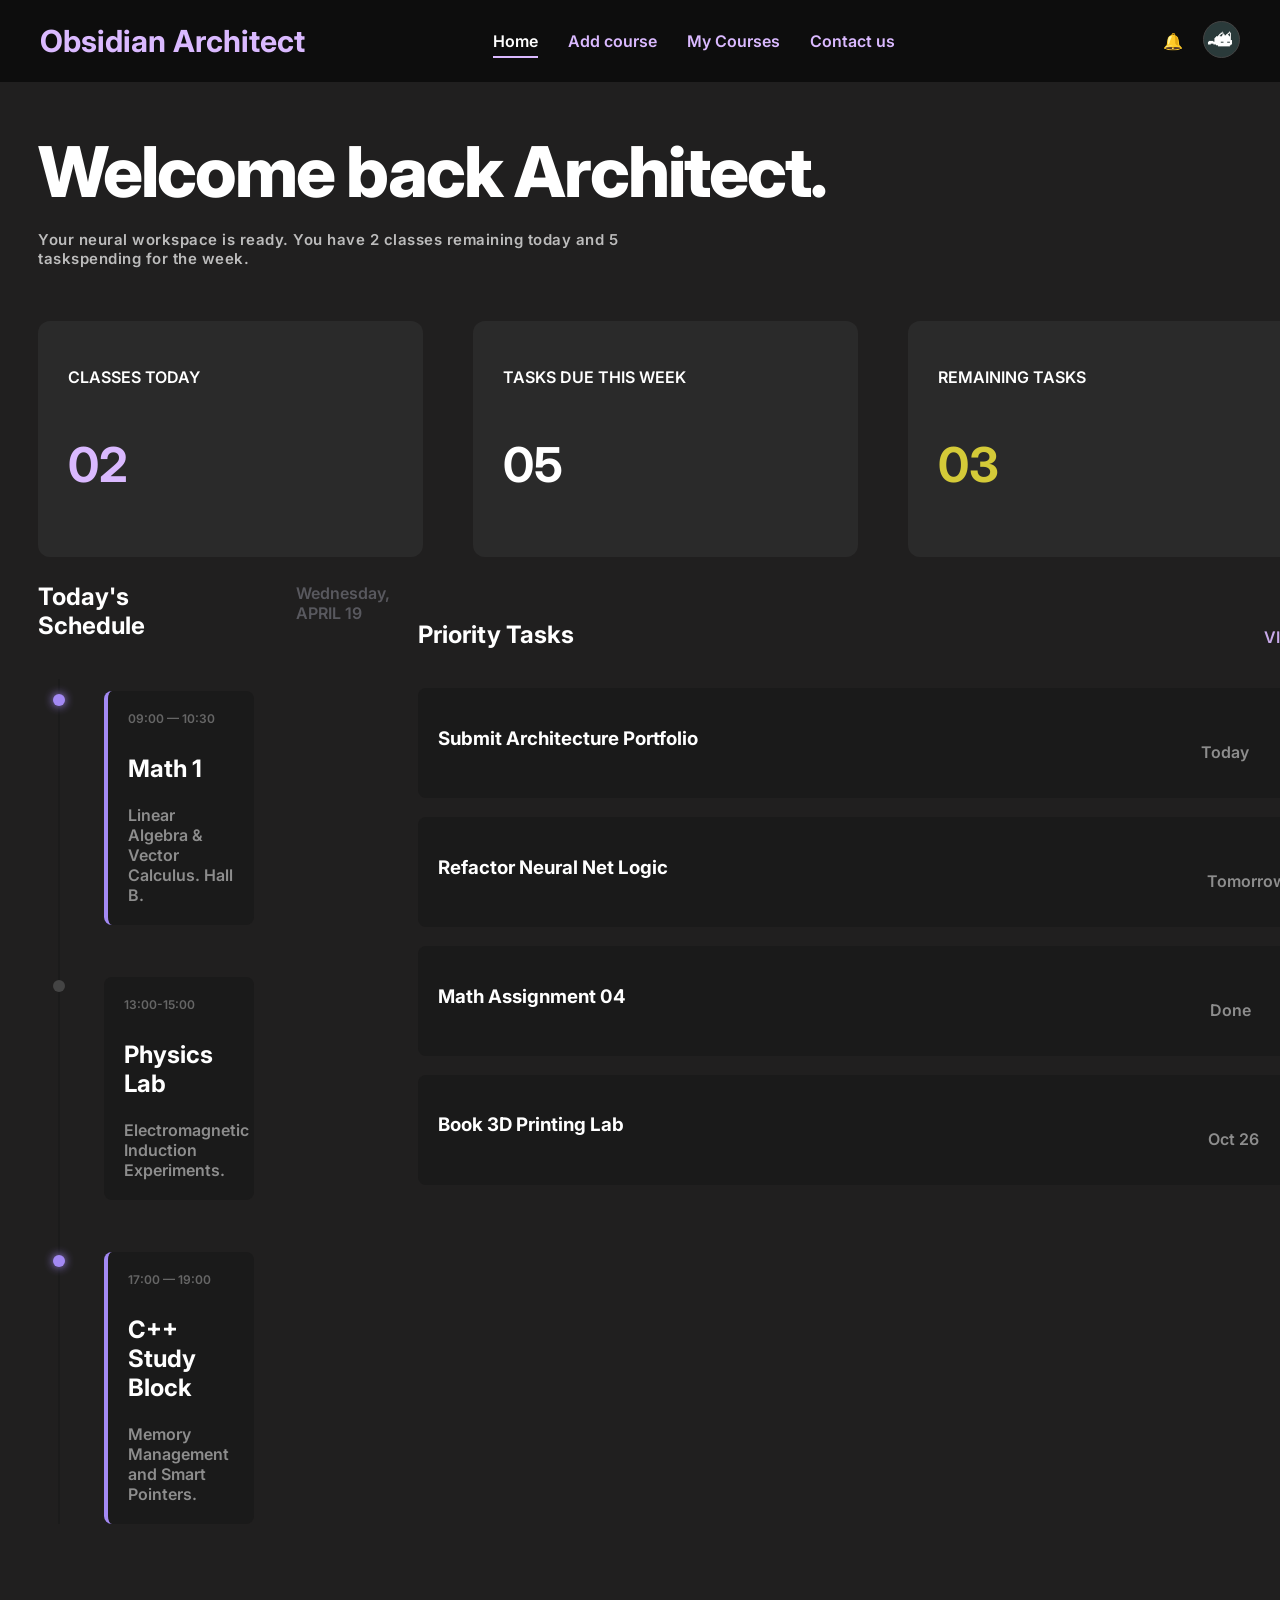
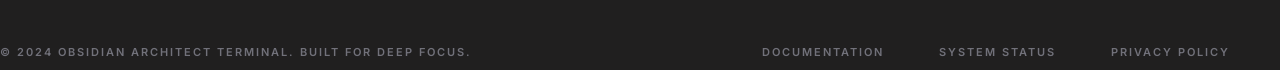
==== index.html @ 93b8bfdf "Update index.html" ====
<!DOCTYPE html>
<html lang="en">
    <head>
        <meta charset="UTF-8">
        <meta name="viewport" content="width=device-width, initial-scale=1.0">
        <title>Obsidian Architect| Home</title>
        <link rel="icon" type="image/png" href="photos/websitelogo.png">
        <link rel="stylesheet" href="style.css">
        <link rel="preconnect" href="https://fonts.googleapis.com">
        <link rel="preconnect" href="https://fonts.gstatic.com" crossorigin>
        <link href="https://fonts.googleapis.com/css2?family=Inter:ital,opsz,wght@0,14..32,100..900;1,14..32,100..900&display=swap" rel="stylesheet">
            
    
    </head>
    <body style="background-color: #201F1F;">

        <nav class="navbar">
            <div class="logo"><a href="index.html">Obsidian Architect</a></div>
            
            <ul class="nav-links">

                <li class="active"><a href="index.html">Home</a></li>
                <li><a href="add course.html">Add course</a></li>
                <li><a href="courses.html">My Courses</a></li>
                <li><a href="contact us.html">Contact us</a></li>
            </ul>
            <div class="nav-icons">
                <span class="bell-icon">🔔</span>
                <div class="profile-pic">
                    <img src="photos/avatar.png" alt="Profile Picture">
                </div>
            </div>
        </nav>
        <div style="padding-left: 1%;">
        <h1 class="big-header">Welcome back Architect.</h1>
        <p class="small-header">Your neural workspace is ready. You have 2 classes remaining today and 5 <br> taskspending for the week.</p>
        </div>
        <div class="block-container" style="padding-left:3%;">
            <div class="sub-block"> 
            <p>CLASSES TODAY</p>
            <h1 style="font-size: 48px; width: 325px; color:#DAB9FF;">02</h1>
            </div>
            <div class="sub-block">    
             <p>TASKS DUE THIS WEEK</p>
            <h1 style="font-size: 48px; width: 325px;">05</h1>
            </div>
            <div class="sub-block">    
             <p>REMAINING TASKS</p>
             <h1 style="font-size: 48px; width: 325px; color: #D4CA38;">03</h1>
            </div>
        </div>
        <div  class="dashboard" style="padding-left: 3%; padding-right: 3%;">
           
            <section class="schedule-section" style="display: block; max-width: 1400px;">
                <div style="display: flex; padding-top: 2%;">
                    <h1 >Today's Schedule</h1> 
                    <p style="padding-top: 2%; padding-left: 60%; opacity: 0.7; color: #71717A;">Wednesday, APRIL 19</p>
            </div>
                <div class="timeline">
                    <div class="timeline-item">
                        <div class="dot active"></div>
                        <div class="card highlighted">
                        <span class="time">09:00 — 10:30</span>
                            <h1>Math 1</h1>
                            <p style="opacity: 0.5; margin-top: -6px ;">Linear Algebra & Vector Calculus. Hall B.</p>
                        </div>
                    </div>
                        
                    
                    
                    <div class="timeline-item">
                        <div class="dot"></div>
                        <div class="card">
                                <span class="time">13:00-15:00</span>
                                <h1>Physics Lab</h1>
                                <p style="opacity: 0.5; margin-top: -6px ;">Electromagnetic Induction Experiments.</p>
                        </div>
                    </div>
                
                    
                    <div class="timeline-item">
                        <div class="dot active"></div>
                        <div class="card highlighted">
                            <span class="time">17:00 — 19:00</span>
                            <h1>C++ Study Block</h1>
                            <p style="opacity: 0.5; margin-top: -6px ;">Memory Management and Smart Pointers.</p>
                        </div>
                    </div> 
                </div>
            </section>
            <section class="tasks" style="margin-right:10%;">
                <div class="tasks-header">
                    <h1>Priority Tasks</h1>
                    <span style="color: #DAB9FF; opacity: 0.9; padding-top: 38px; padding-left:0%; cursor: pointer;">VIEW ALL</span>
                </div>
                <div class="task-list">
                    <div class="smallcard">
                        <h3>Submit Architecture Portfolio</h3>
                        <p style="opacity: 0.5;  padding-left: 55%; padding-top: 2%;">Today</p>
                    </div>  
                    
                    <div class="smallcard">
                        <h3>Refactor Neural Net Logic</h3>
                        <p style="opacity: 0.5; padding-left: 59%;padding-top: 2%;">Tomorrow</p>
                    </div>  
                    <div class="smallcard">
                        <h3>Math Assignment 04</h3>
                        <p style="opacity: 0.5; padding-left: 64% ;padding-top: 2%;">Done</p>
                    </div>
                    <div class="smallcard">
                        <h3>Book 3D Printing Lab</h3>
                        <p style="opacity: 0.5; padding-left: 64%; padding-top: 2%;">Oct 26</p>
                    </div>
                </div>
            </section>
        </div> 
        
 
<footer>
  <div class="footer-content">
    <p class="copyright">© 2024 OBSIDIAN ARCHITECT TERMINAL. BUILT FOR DEEP FOCUS.</p>

    <div class="footer-links">
      <p>DOCUMENTATION</p>
      <p>SYSTEM STATUS</p>
      <p>PRIVACY POLICY</p>
    </div>
  </div>
</footer>
        
    </body>
</html>
---- style.css ----
body {
      background-color:#201F1F ;
      color:white;
      font-family: "Inter", sans-serif;
      font-optical-sizing: auto;
      font-weight: 600;
      font-style: bold;
      margin: 0;
      padding: 0;

}
  
head {
    color:white;
  font-family: "Inter", sans-serif;
  font-optical-sizing: auto;
  font-weight: 600;
  font-style: bold;
  }

.navbar {
      display: flex;
      justify-content: space-between;
      align-items: center;
      background-color: #0d0d0d;
      padding: 15px 40px;
      color: #fff;
}

.logo a {
      color: #DAB9FF;
      font-weight: bold;
      font-size: 1.9rem;
      text-decoration: none;
      
}
.logo a:hover {
      color: #fff;
      text-decoration: none;
      transition: color ease 0.2s;
      background-color: var(--card-color);
      border-radius: 4px;
      transition: all 0.2s ease;
}


.nav-links {
  display: flex;
  list-style: none;
  padding-right: 10%;
  gap: 30px; 
  transition: all 0.2s ease;
}

.navbar .nav-links a:hover {
      color: #fff;
      text-decoration: none;
      transition: color ease 0.2s;
      background-color: var(--card-color);
      padding: 4px 8px;
      border-radius: 4px;
      transition: all 0.2s ease;
}

.nav-links a {
      text-decoration: none;
      color: #DAB9FF;
      transition: all 0.2s ease;
}
.nav-icons {
  display: flex;
  align-items: center;
  gap: 20px;
}
.nav-links li.active a {
  color: #fff;
  border-bottom: 2px solid #DAB9FF;
  padding-bottom: 5px;
}
.profile-pic img {
  width: 35px;
  height: 35px;
  border-radius: 50%; 
  background-color: #2a3a3a;
  border: 1px solid #444;
  cursor: pointer;
}
.bell-icon {
  color: #DAB9FF;
  cursor: pointer;
}
p {
  display: inline-block;
  margin-right: 50px;    
  vertical-align: top;
}
.footer-content {
  display: flex;
  justify-content: space-between; 
  align-items:flex-start; 
  max-width: 1400px;
  margin: 0 auto;
  margin-top: 70px;
  font-size: 11px;
  letter-spacing: 2px;
  text-transform: uppercase;
  color: #71717A;
  
}

.big-header {
      padding-left: 2%;
      font-size: 70px;
      font-weight: 800;
      letter-spacing: -2px;
      margin-bottom: 1px;
}
.small-header {
      padding-left: 2%;
      font-size: 15px;
      letter-spacing: 0.5px;
      opacity: 0.7;
}
.block-container{
      display: flex;
      gap: 50px;
      padding-left: 2%;
      padding-top: 3%;
      padding-right: 3%;
    }
.sub-block {
  flex: 1;               
  background-color: #2a2a2a; 
  padding: 30px;
  border-radius: 12px;
  min-height: 150px;
  display: block;
  justify-content: space-between;
 
      
}

.timeline {
  position: relative;
  padding-left: 40px;      
  border-left:2px solid #1b1b1b;
  margin: 20px;
}

.timeline-item {
  position: relative;
  margin-bottom: 40px;
}


.dot {
  position: relative;
  left: -47px;             
  top: 15px;
  width: 12px;
  height: 12px;
  background-color: #444;
  border-radius: 50%;
}

.dot.active {
  background-color: #a389f4;
  box-shadow: 0 0 10px #a389f4; 
}


.card {
  background-color: #1a1a1a;
  padding: 20px;
  margin-left: 2%;
  border-radius: 8px;
  color: #fff;
  display: flex;
  flex-direction: column;
  gap: 8px;
  margin-right: 9%;
}
.card h3, .card p {
  margin: 0; 
}
.card.highlighted {
  border-left: 4px solid #a389f4;
}

.time {
  font-size: 12px;
  color: #666;
  
}
.tasks{
  display: flex;
  flex-direction: column;
  gap: 20px;
  padding-left:5%; 
}
.smallcard{
  background-color: #1a1a1a;
  padding: 20px;
  margin: 2%;
  border-radius: 8px;
  color: #fff;
  display: flex;
  flex-direction: row;
  gap: 8px;
  width: 900px;
  
}
.dashboard {
justify-content: space-between;
display: flex;
padding-left: 3%;
width: 100%;
box-sizing: border-box;
gap: 50px;
}
.schedule-section {
  flex: 1;
  display: flex;
  flex-direction:row;
}
.tasks-section {
  width: 800px;
  flex-shrink: 0;
}

.tasks-header {
  padding-top: 3.5%;
  display: flex;
  justify-content: space-between;
  align-items: baseline;
  margin-bottom: -20px;
  padding-left: 2%;
}

.tasks-header h2 {
  font-size: 1.5rem;
  color: white;
}

.tasks-header a {
  font-size: 10px;
  letter-spacing: 1px;
  color: #a389f4;
  text-decoration: none;
}
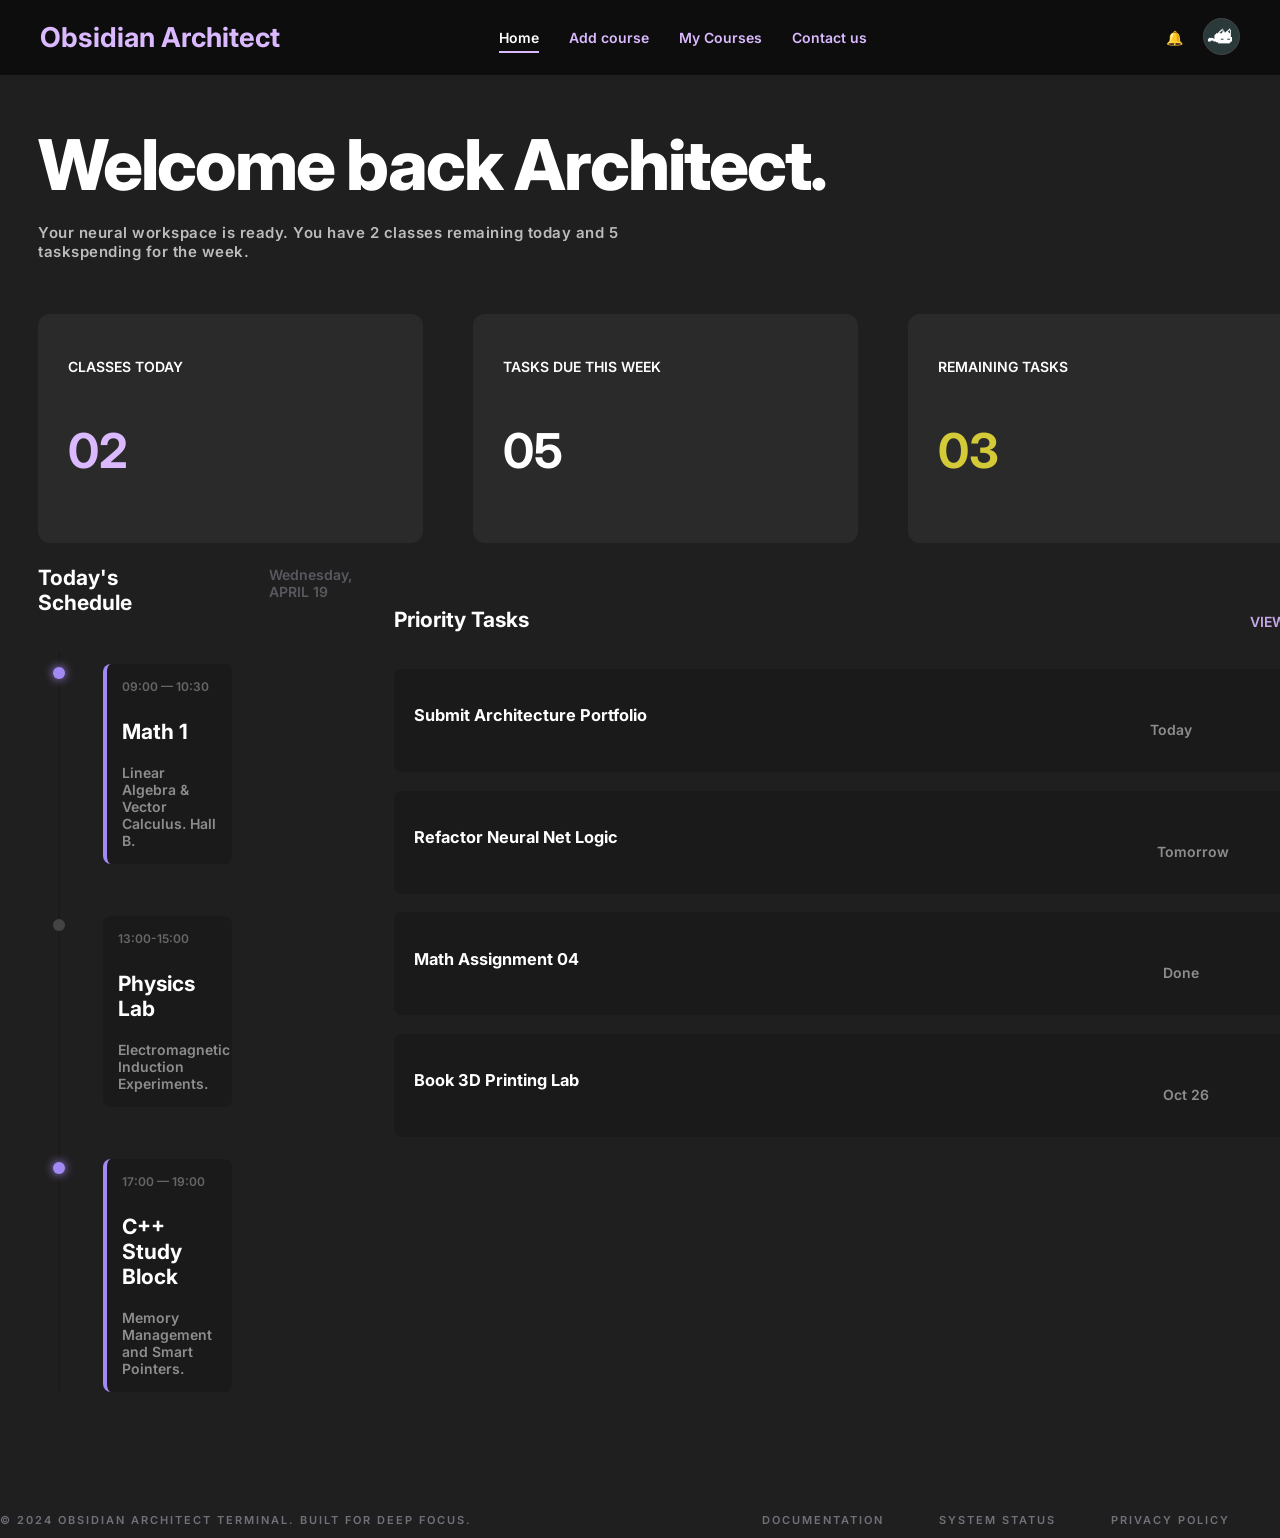
==== commit 3f4f7b8b: "Add files via upload" ====
--- a/index.html
+++ b/index.html
@@ -129,4 +129,4 @@
 </footer>
         
     </body>
-</html>
+</html>
--- a/style.css
+++ b/style.css
@@ -1,3 +1,5 @@
+html {
+  font-size: 90%; }
 body {
       background-color:#201F1F ;
       color:white;
@@ -190,7 +192,7 @@
 .time {
   font-size: 12px;
   color: #666;
-  
+
 }
 .tasks{
   display: flex;
@@ -247,4 +249,12 @@
   letter-spacing: 1px;
   color: #a389f4;
   text-decoration: none;
+}
+
+@media (max-width: 1400px) {
+  body {
+    font-size: 14px;  }
+  .card {
+    padding: 15px;  
+  }
 }
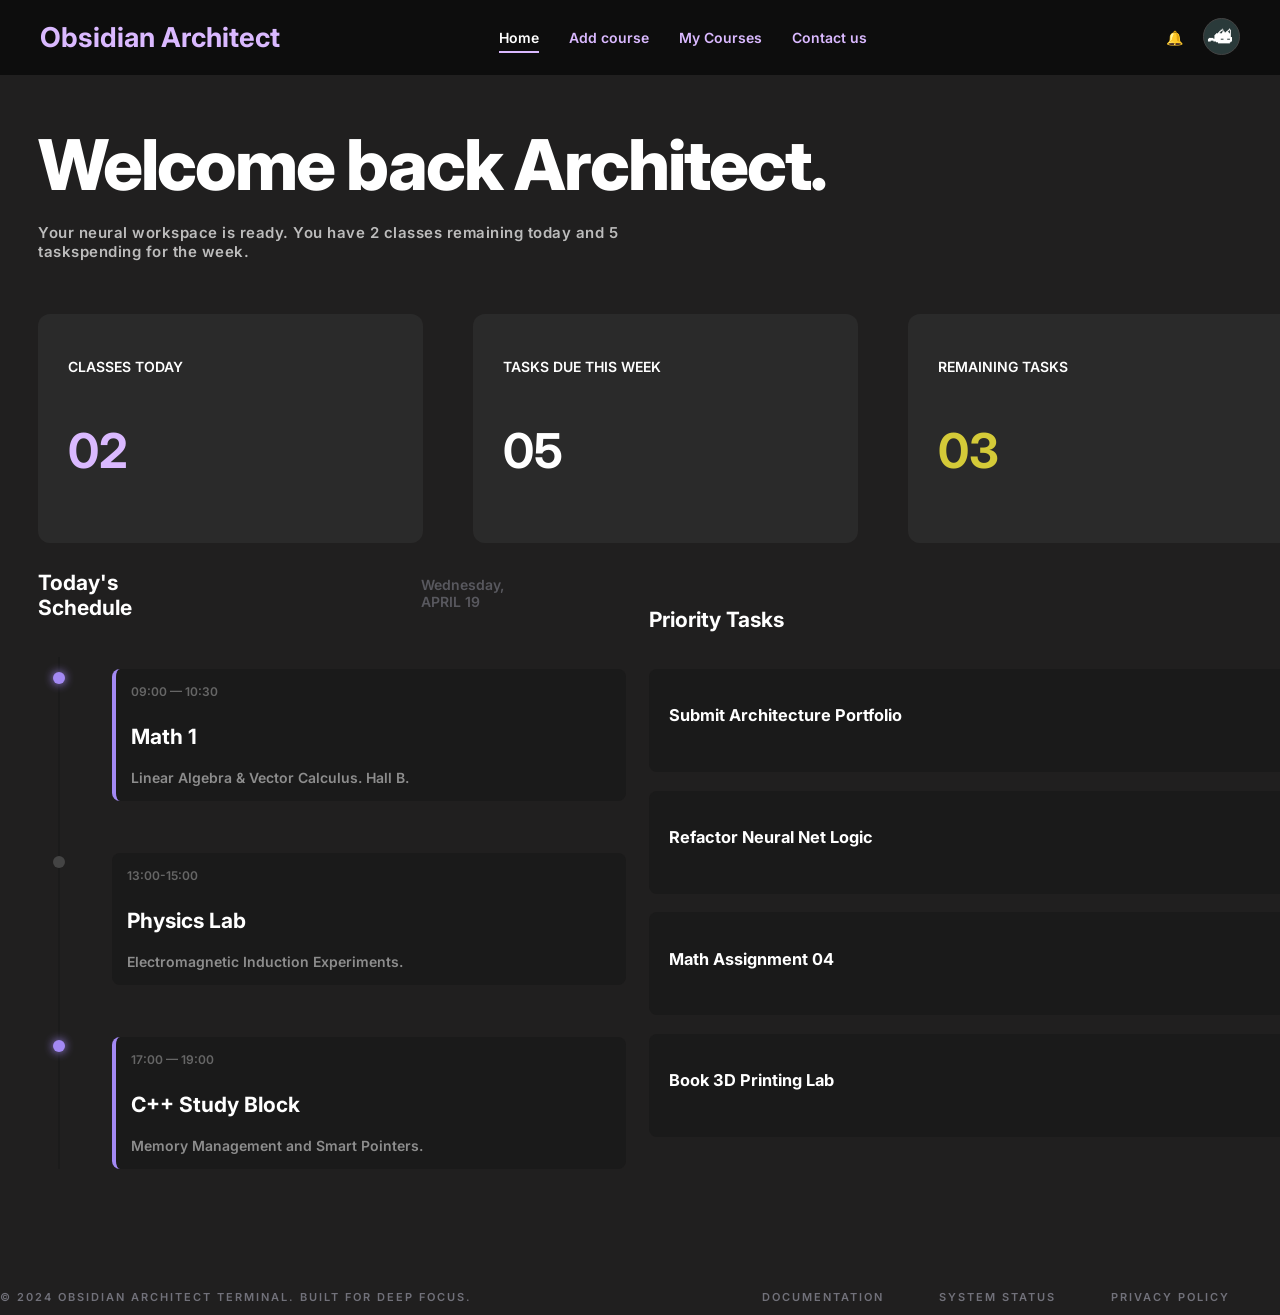
==== commit 278bbe30: "Update index.html" ====
--- a/index.html
+++ b/index.html
@@ -51,7 +51,7 @@
         </div>
         <div  class="dashboard" style="padding-left: 3%; padding-right: 3%;">
            
-            <section class="schedule-section" style="display: block; max-width: 1400px;">
+            <section class="schedule-section" style="display: block;">
                 <div style="display: flex; padding-top: 2%;">
                     <h1 >Today's Schedule</h1> 
                     <p style="padding-top: 2%; padding-left: 60%; opacity: 0.7; color: #71717A;">Wednesday, APRIL 19</p>
@@ -129,4 +129,4 @@
 </footer>
         
     </body>
-</html>+</html>
--- a/style.css
+++ b/style.css
@@ -147,6 +147,7 @@
   padding-left: 40px;      
   border-left:2px solid #1b1b1b;
   margin: 20px;
+  width: 120%;
 }
 
 .timeline-item {
@@ -221,13 +222,14 @@
 gap: 50px;
 }
 .schedule-section {
-  flex: 1;
+  flex: 0 0 40%;
   display: flex;
   flex-direction:row;
 }
 .tasks-section {
   width: 800px;
   flex-shrink: 0;
+  flex: 0 0 55%;
 }
 
 .tasks-header {
@@ -257,4 +259,4 @@
   .card {
     padding: 15px;  
   }
-}+}
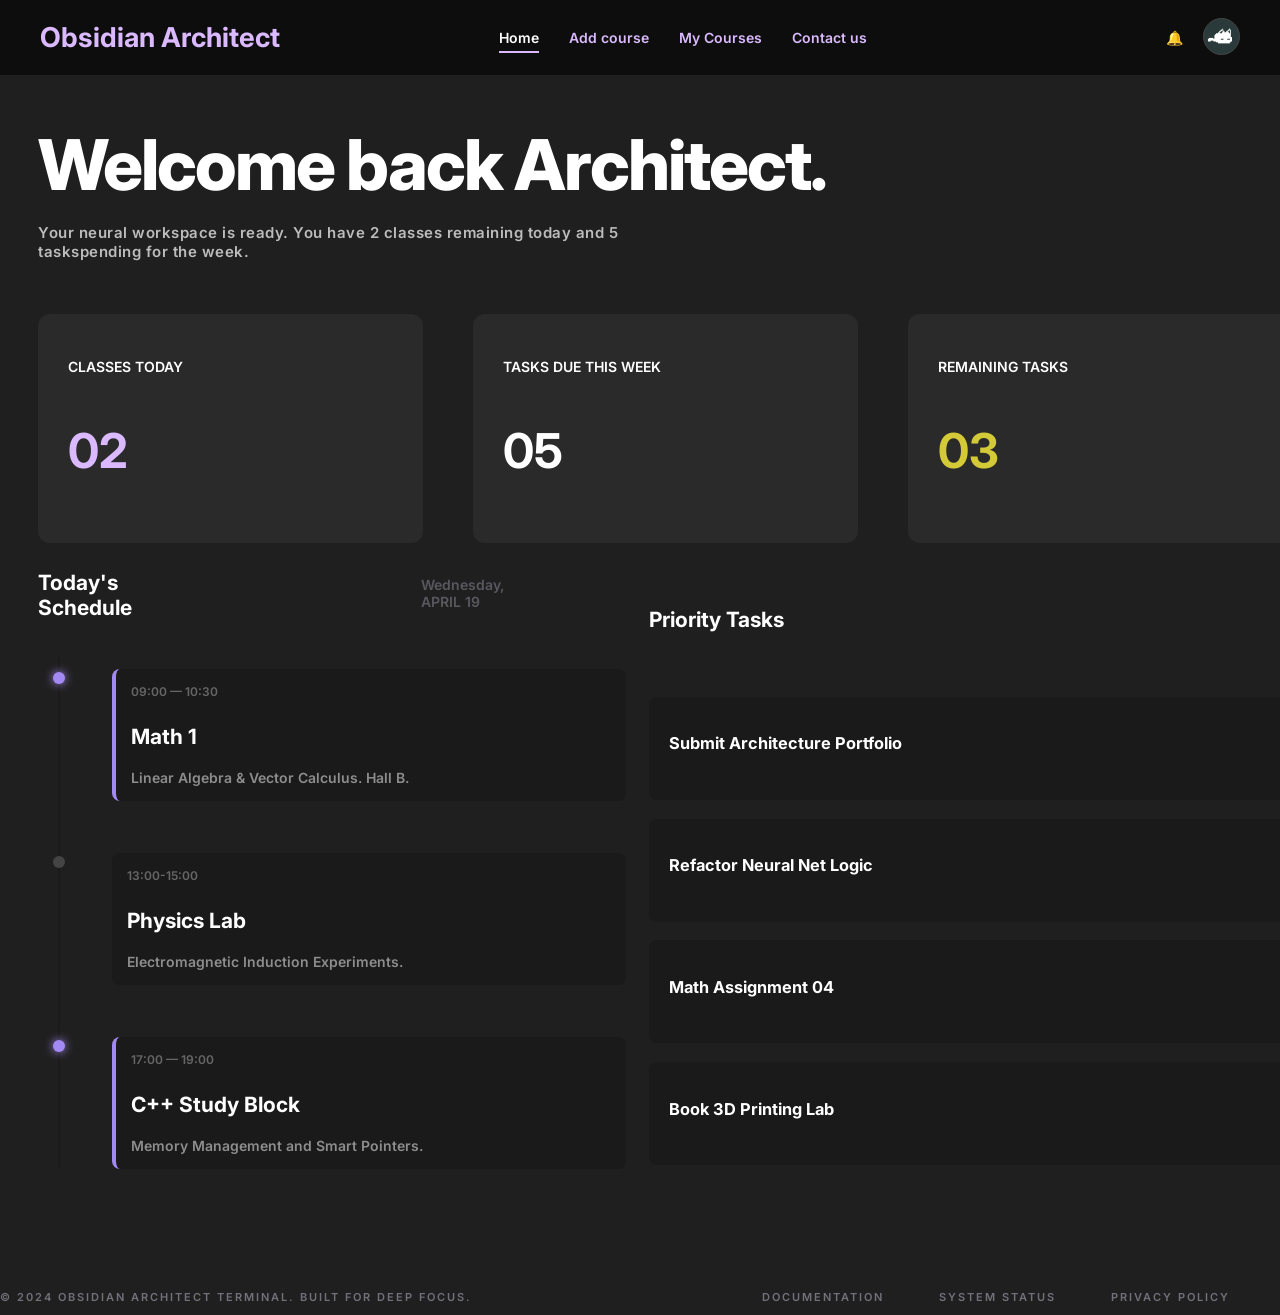
==== commit ab07328e: "Update index.html" ====
--- a/index.html
+++ b/index.html
@@ -93,7 +93,7 @@
                     <h1>Priority Tasks</h1>
                     <span style="color: #DAB9FF; opacity: 0.9; padding-top: 38px; padding-left:0%; cursor: pointer;">VIEW ALL</span>
                 </div>
-                <div class="task-list">
+                <div class="task-list" style="padding-top: 3%;">
                     <div class="smallcard">
                         <h3>Submit Architecture Portfolio</h3>
                         <p style="opacity: 0.5;  padding-left: 55%; padding-top: 2%;">Today</p>
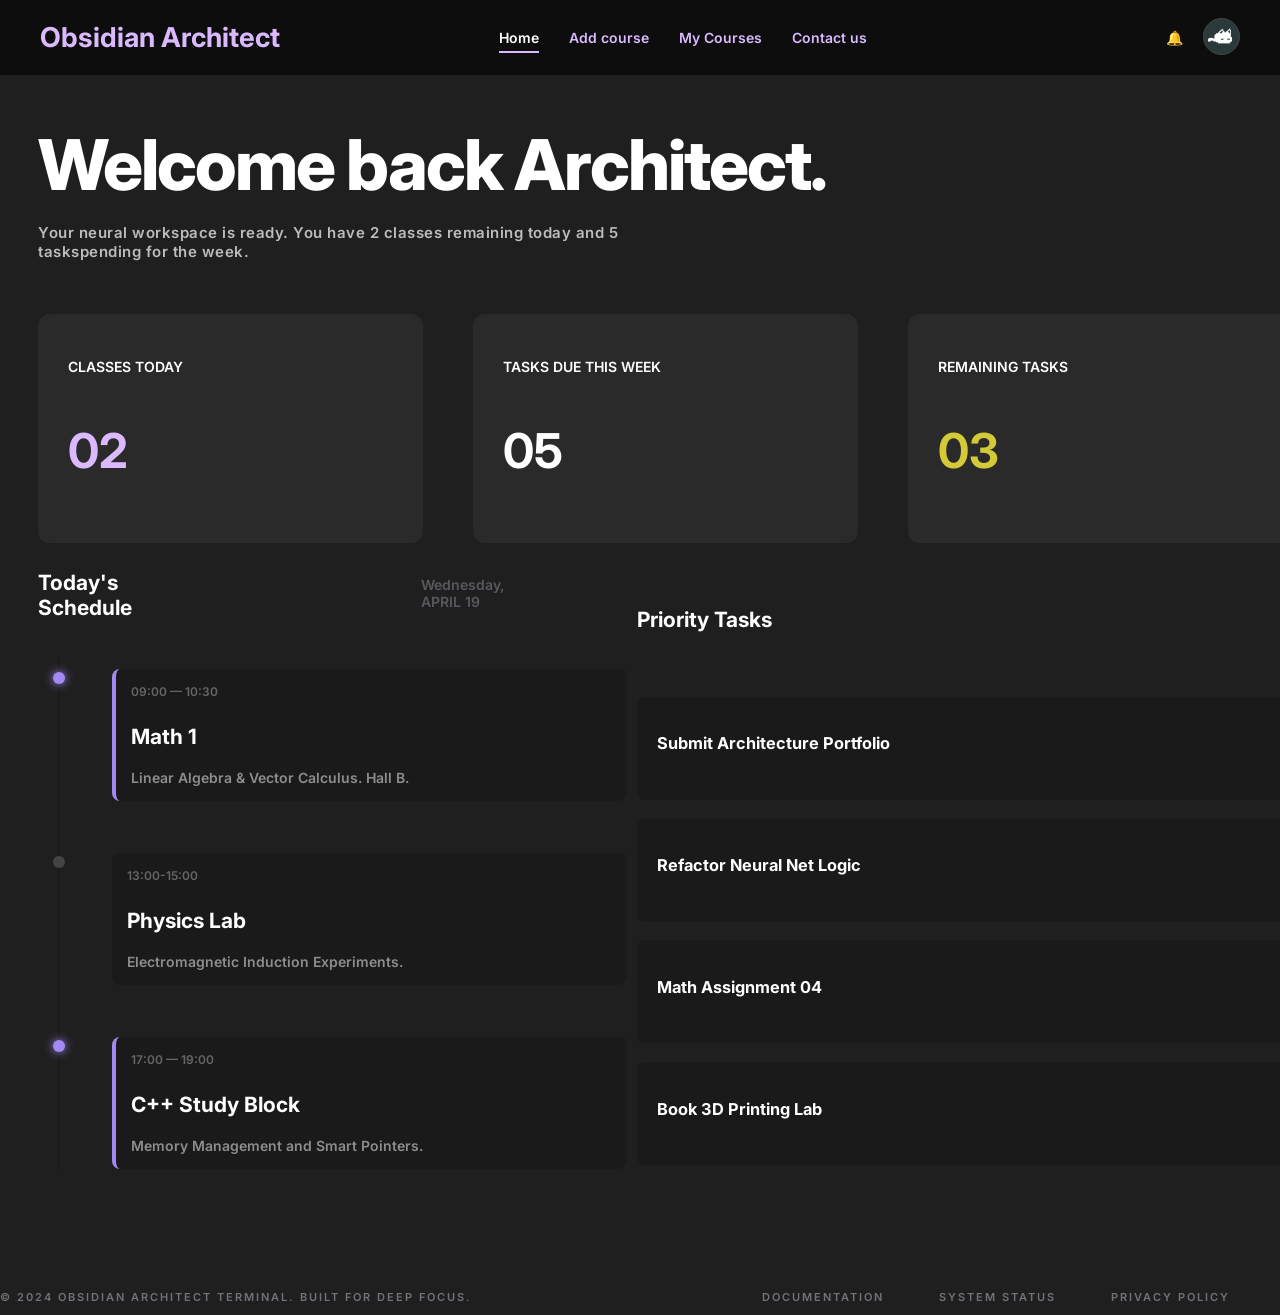
==== commit bd508447: "Update index.html" ====
--- a/index.html
+++ b/index.html
@@ -88,7 +88,7 @@
                     </div> 
                 </div>
             </section>
-            <section class="tasks" style="margin-right:10%;">
+            <section class="tasks" style="margin-right:10%;padding-left:4%">
                 <div class="tasks-header">
                     <h1>Priority Tasks</h1>
                     <span style="color: #DAB9FF; opacity: 0.9; padding-top: 38px; padding-left:0%; cursor: pointer;">VIEW ALL</span>
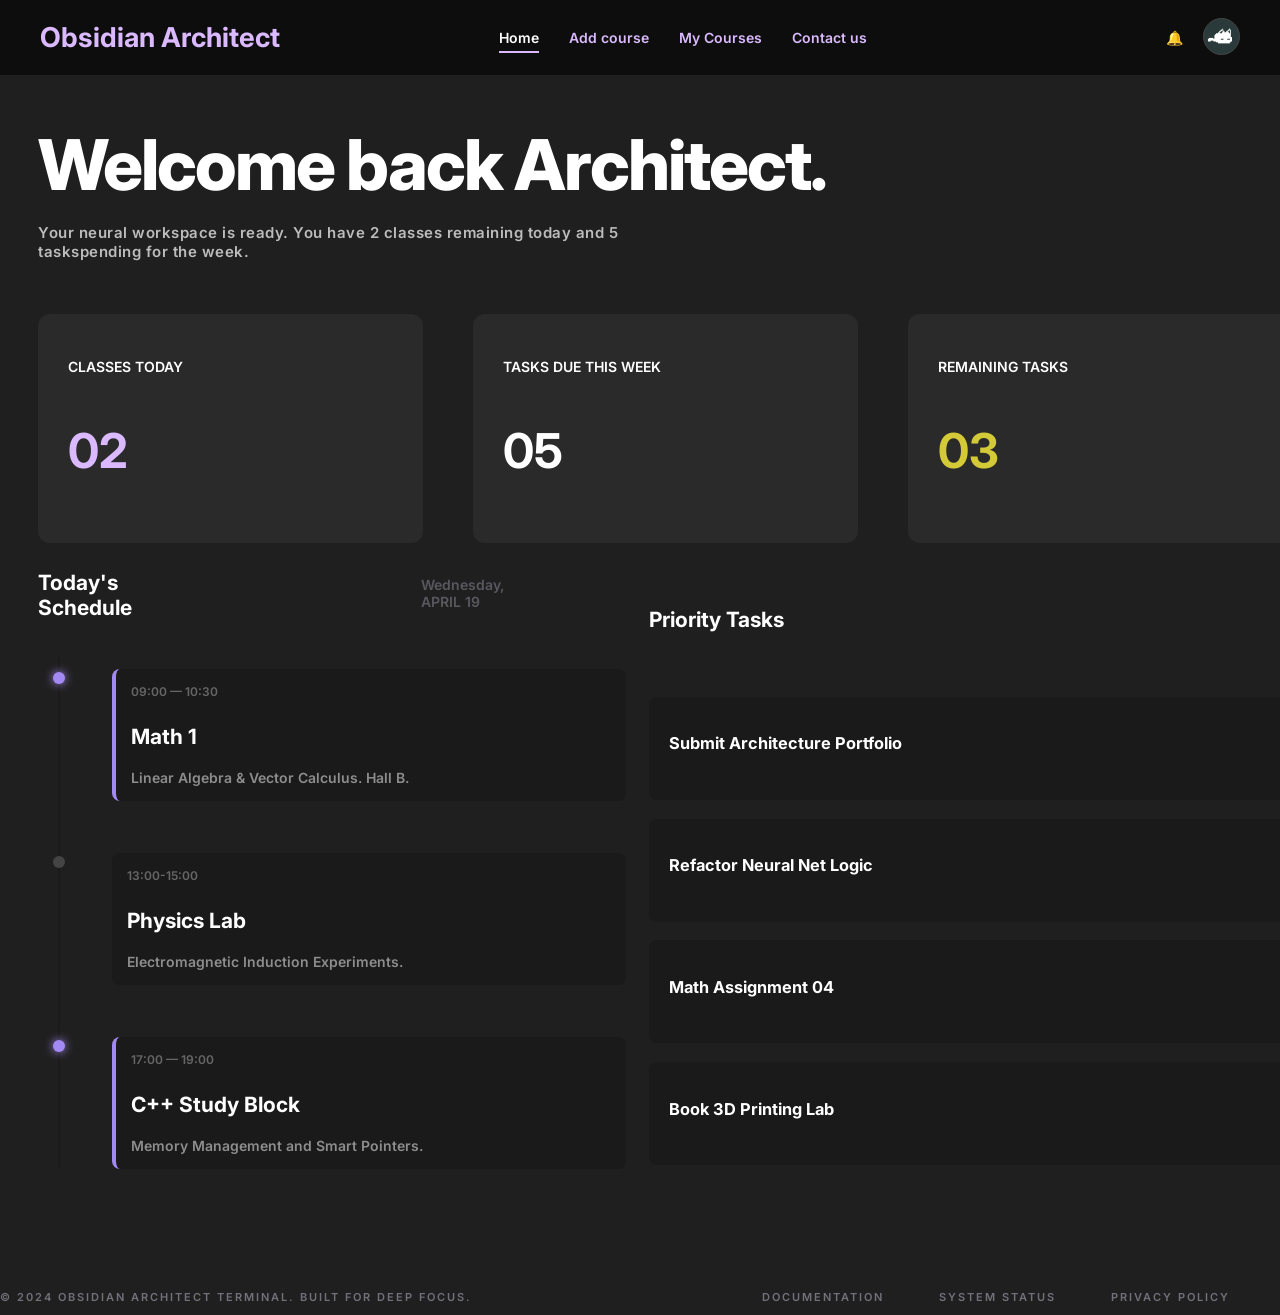
==== commit c575bb4b: "Add files via upload" ====
--- a/index.html
+++ b/index.html
@@ -51,13 +51,13 @@
         </div>
         <div  class="dashboard" style="padding-left: 3%; padding-right: 3%;">
            
-            <section class="schedule-section" style="display: block;">
+            <section class="schedule-section" style="display: block; ">
                 <div style="display: flex; padding-top: 2%;">
                     <h1 >Today's Schedule</h1> 
                     <p style="padding-top: 2%; padding-left: 60%; opacity: 0.7; color: #71717A;">Wednesday, APRIL 19</p>
             </div>
                 <div class="timeline">
-                    <div class="timeline-item">
+                    <div class="timeline-item" >
                         <div class="dot active"></div>
                         <div class="card highlighted">
                         <span class="time">09:00 — 10:30</span>
@@ -88,7 +88,7 @@
                     </div> 
                 </div>
             </section>
-            <section class="tasks" style="margin-right:10%;padding-left:4%">
+            <section class="tasks" style="margin-right:10%;">
                 <div class="tasks-header">
                     <h1>Priority Tasks</h1>
                     <span style="color: #DAB9FF; opacity: 0.9; padding-top: 38px; padding-left:0%; cursor: pointer;">VIEW ALL</span>
@@ -129,4 +129,4 @@
 </footer>
         
     </body>
-</html>
+</html>
--- a/style.css
+++ b/style.css
@@ -259,4 +259,4 @@
   .card {
     padding: 15px;  
   }
-}
+}
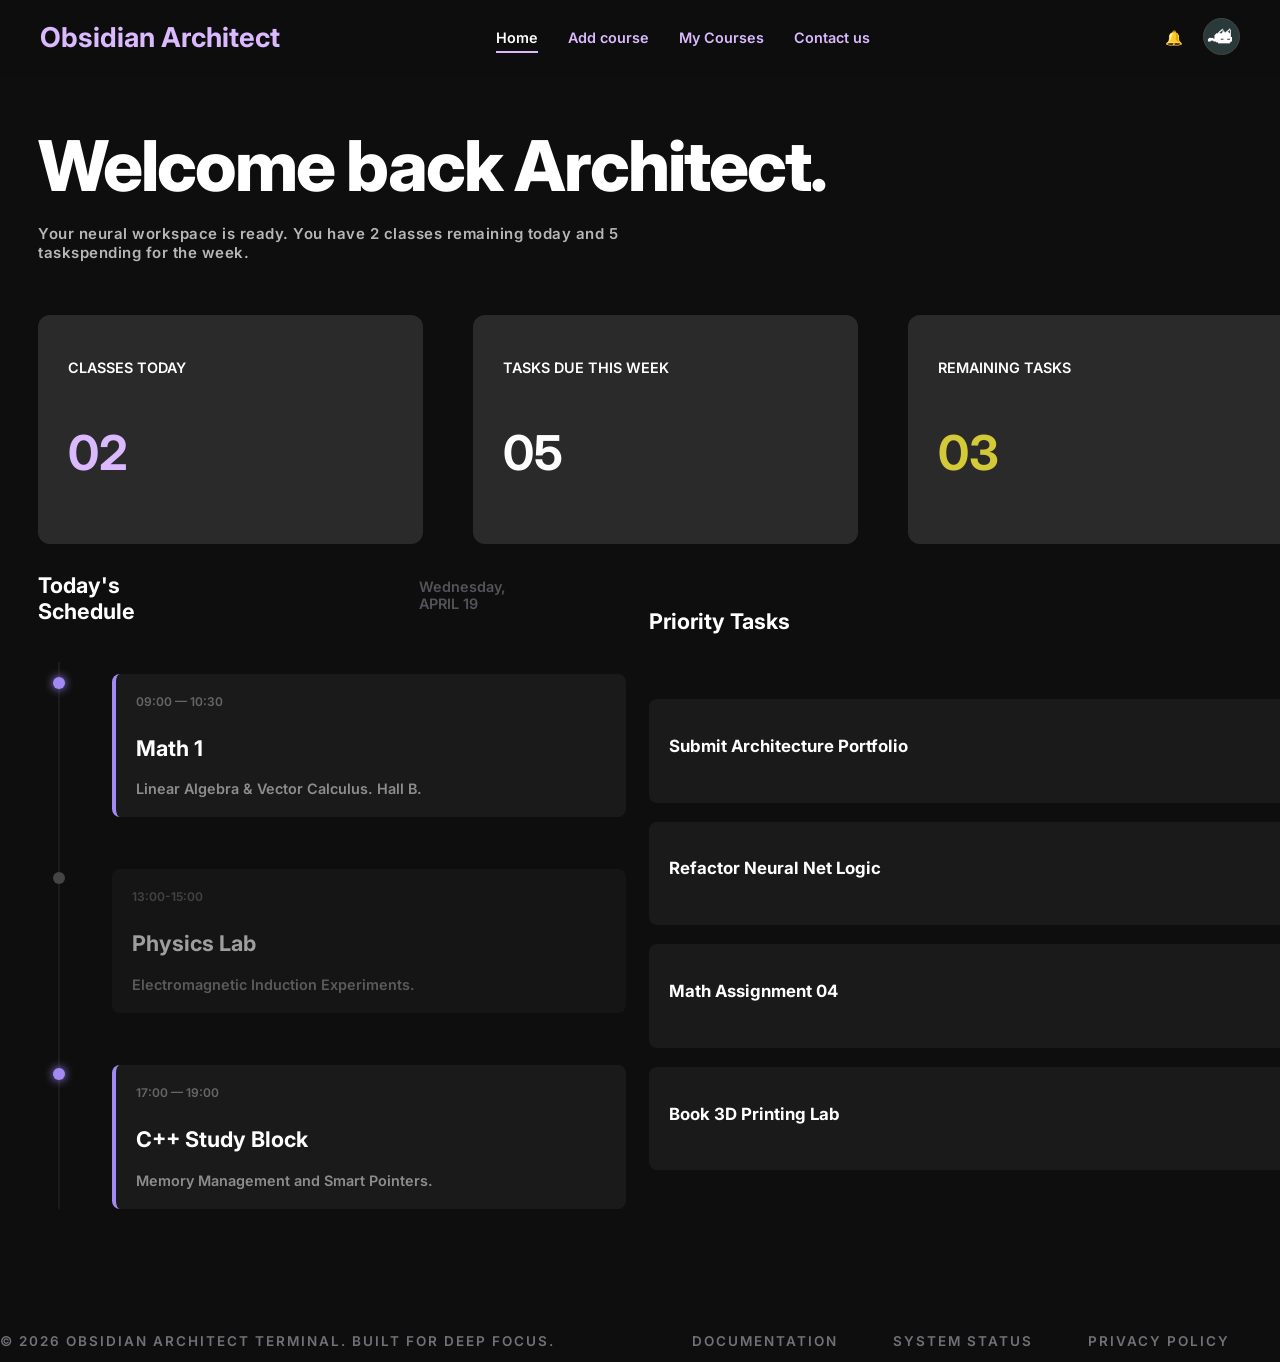
==== commit fbd765ab: "2nd deploy/my courses" ====
--- a/index.html
+++ b/index.html
@@ -12,8 +12,7 @@
             
     
     </head>
-    <body style="background-color: #201F1F;">
-
+    <body>
         <nav class="navbar">
             <div class="logo"><a href="index.html">Obsidian Architect</a></div>
             
@@ -31,10 +30,14 @@
                 </div>
             </div>
         </nav>
+
+
         <div style="padding-left: 1%;">
         <h1 class="big-header">Welcome back Architect.</h1>
         <p class="small-header">Your neural workspace is ready. You have 2 classes remaining today and 5 <br> taskspending for the week.</p>
         </div>
+
+
         <div class="block-container" style="padding-left:3%;">
             <div class="sub-block"> 
             <p>CLASSES TODAY</p>
@@ -49,12 +52,14 @@
              <h1 style="font-size: 48px; width: 325px; color: #D4CA38;">03</h1>
             </div>
         </div>
+
+        
         <div  class="dashboard" style="padding-left: 3%; padding-right: 3%;">
            
             <section class="schedule-section" style="display: block; ">
                 <div style="display: flex; padding-top: 2%;">
                     <h1 >Today's Schedule</h1> 
-                    <p style="padding-top: 2%; padding-left: 60%; opacity: 0.7; color: #71717A;">Wednesday, APRIL 19</p>
+                    <p style="padding-top: 2%; margin-left: 59%; opacity: 0.7; color: #71717A;">Wednesday, APRIL 19</p>
             </div>
                 <div class="timeline">
                     <div class="timeline-item" >
@@ -70,7 +75,7 @@
                     
                     <div class="timeline-item">
                         <div class="dot"></div>
-                        <div class="card">
+                        <div class="card"style="opacity:0.6;">
                                 <span class="time">13:00-15:00</span>
                                 <h1>Physics Lab</h1>
                                 <p style="opacity: 0.5; margin-top: -6px ;">Electromagnetic Induction Experiments.</p>
@@ -113,20 +118,20 @@
                     </div>
                 </div>
             </section>
-        </div> 
-        
- 
-<footer>
-  <div class="footer-content">
-    <p class="copyright">© 2024 OBSIDIAN ARCHITECT TERMINAL. BUILT FOR DEEP FOCUS.</p>
+        </div>
 
-    <div class="footer-links">
-      <p>DOCUMENTATION</p>
-      <p>SYSTEM STATUS</p>
-      <p>PRIVACY POLICY</p>
-    </div>
-  </div>
-</footer>
+
+        <footer style="z-index: 10; position: relative; margin-top: 5%;">
+            <div class="footer-content">
+                <p class="copyright">© 2026 OBSIDIAN ARCHITECT TERMINAL. BUILT FOR DEEP FOCUS.</p>
+
+                <div class="footer-links">
+                    <p>DOCUMENTATION</p>
+                    <p>SYSTEM STATUS</p>
+                    <p>PRIVACY POLICY</p>
+                </div>
+            </div>
+        </footer>
         
     </body>
 </html>
--- a/style.css
+++ b/style.css
@@ -1,7 +1,7 @@
 html {
   font-size: 90%; }
 body {
-      background-color:#201F1F ;
+      background-color:#0E0E0E ;
       color:white;
       font-family: "Inter", sans-serif;
       font-optical-sizing: auto;
@@ -103,7 +103,7 @@
   max-width: 1400px;
   margin: 0 auto;
   margin-top: 70px;
-  font-size: 11px;
+  font-size: 13.5px;
   letter-spacing: 2px;
   text-transform: uppercase;
   color: #71717A;
@@ -253,10 +253,43 @@
   text-decoration: none;
 }
 
-@media (max-width: 1400px) {
-  body {
-    font-size: 14px;  }
-  .card {
-    padding: 15px;  
-  }
+.bar {
+  overflow: hidden;
+  position: relative;
+  z-index: 1;
+  height: 8px;
+  background-color: #444;
+  border-radius: 4px;
+  width: 100%;
+
+}
+.bar.highlighted{
+  position: relative;
+  z-index: 10;
+  height: 8px;
+  border-radius: 4px;
+  margin-bottom: 2%;
+  background-color: #a389f4;
+}
+
+.bar.notactive {
+  overflow: hidden;
+  position: relative;
+  z-index: 1;
+  height: 8px;
+  background-color: #000000;
+  border-radius: 4px;
+  width: 100%;
+
+}
+.big-text{
+  font-size: 5rem;
+}
+.bar.hidden{
+  position: relative;
+  z-index: 10;
+  height: 8px;
+  border-radius: 4px;
+  margin-bottom: 2%;
+  background-color: #52525B;
 }
